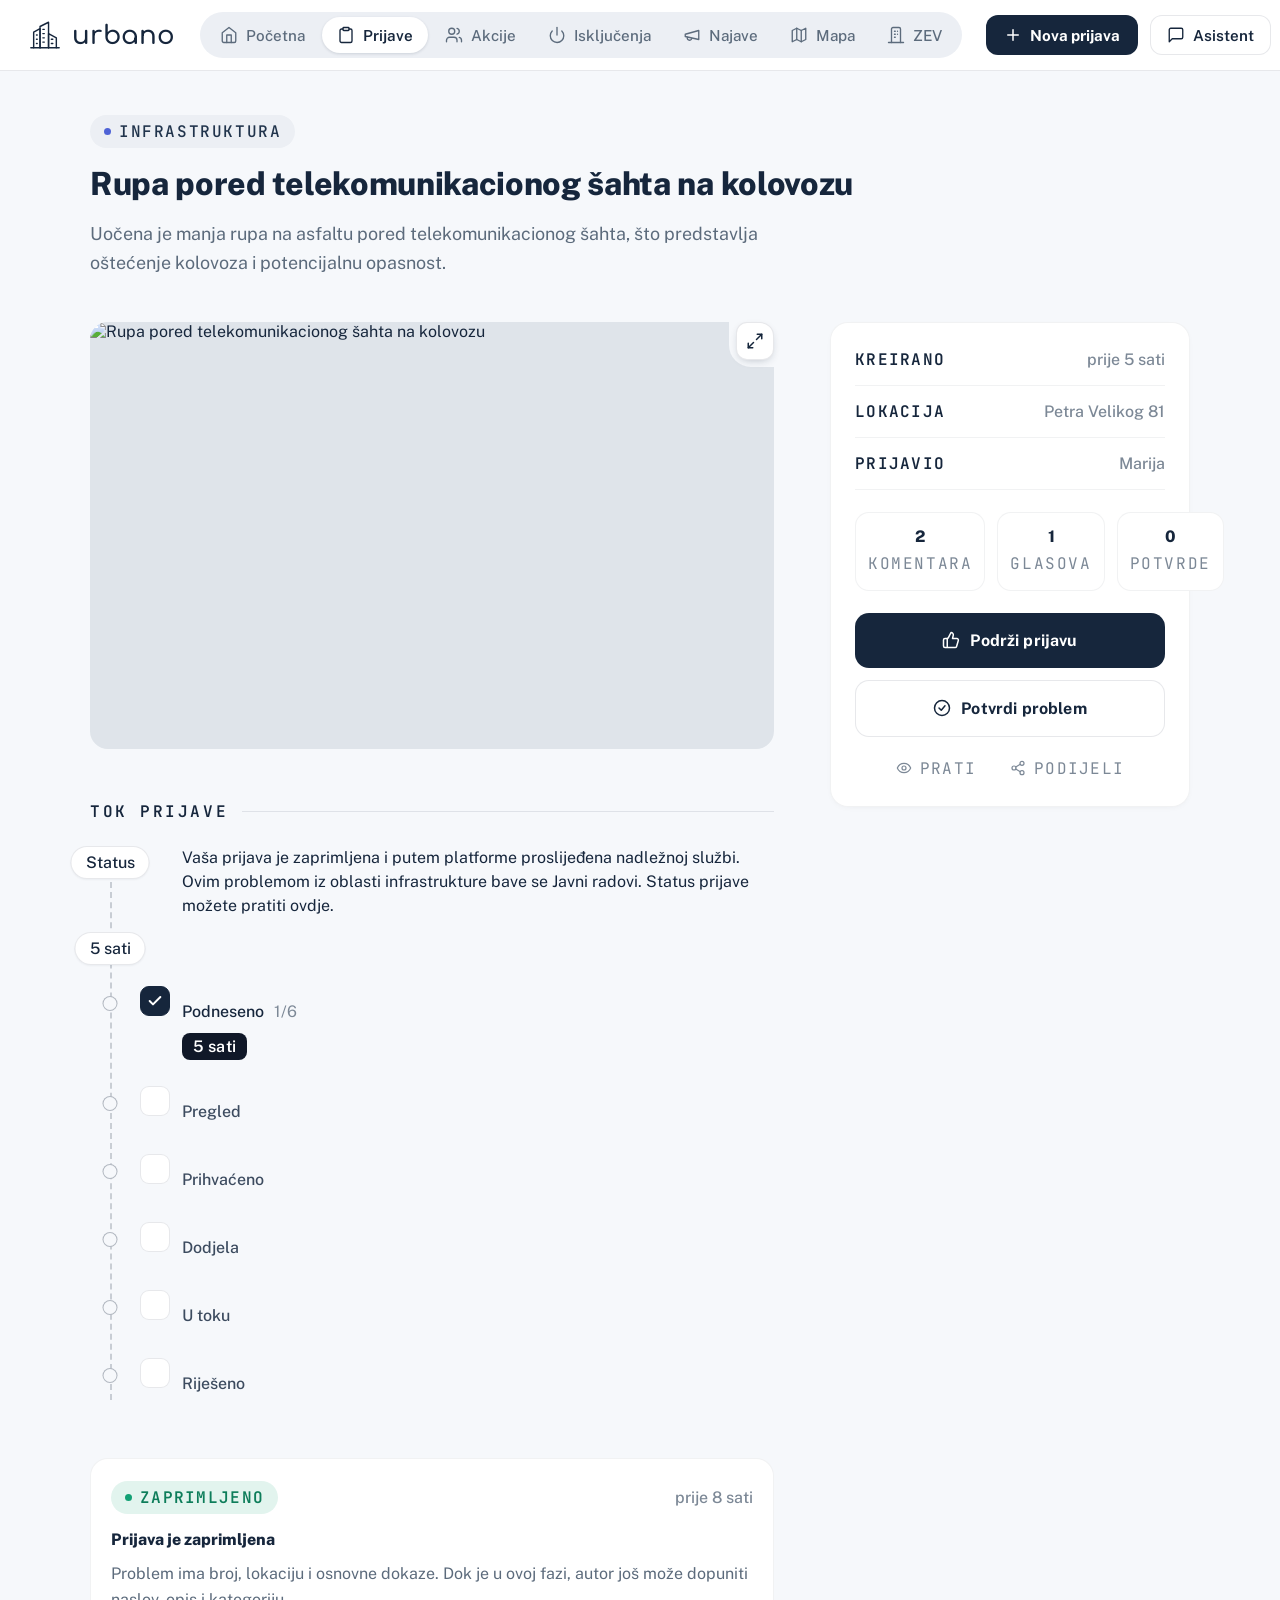
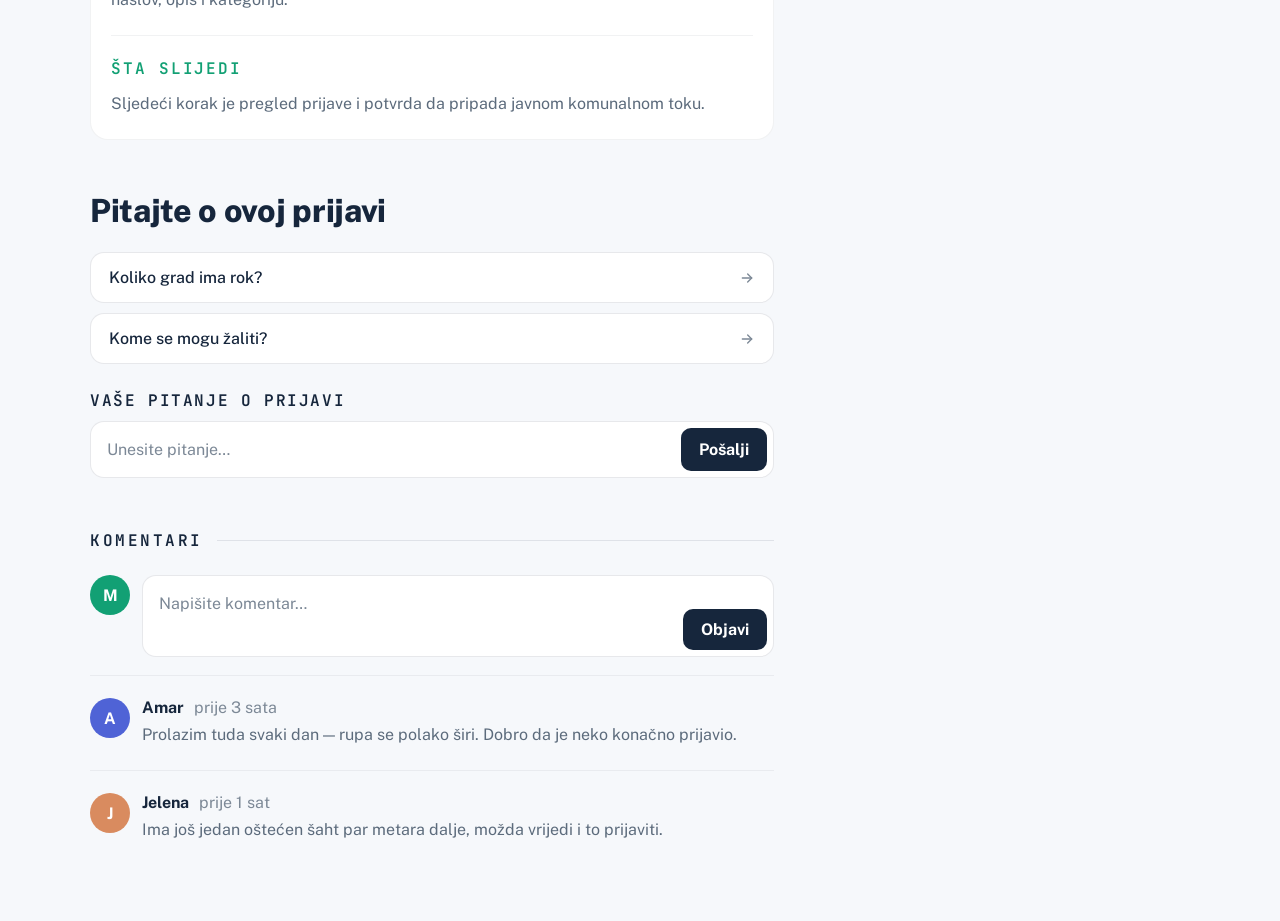
==== prijava-desktop.html @ 0d661169 "Mobile refinements + desktop scaffold Mobile (prijava.html, prijava-redesign.css): - Meta row: "Prij" ====
<!DOCTYPE html>
<html lang="bs">
<head>
  <meta charset="utf-8" />
  <meta name="viewport" content="width=device-width, initial-scale=1" />
  <title>Rupa pored telekomunikacionog šahta na kolovozu | Urbano</title>
  <meta name="description" content="Uočena je manja rupa na asfaltu pored telekomunikacionog šahta, što predstavlja oštećenje kolovoza i potencijalnu opasnost." />

  <link rel="preconnect" href="https://fonts.googleapis.com" />
  <link rel="preconnect" href="https://fonts.gstatic.com" crossorigin />
  <link href="https://fonts.googleapis.com/css2?family=Public+Sans:wght@300;400;500;600;700;800;900&family=Comfortaa:wght@500;600;700&family=JetBrains+Mono:wght@400;500;600&display=swap" rel="stylesheet" />

  <link rel="stylesheet" href="assets/prijava-desktop.css?v=1" />
</head>
<body>

  <!-- ===================== HEADER (desktop nav) ===================== -->
  <header class="app-header">
    <a class="brand" href="index.html" aria-label="urbano — početna">
      <svg viewBox="0 0 48 48" fill="none" stroke="#16263c" stroke-width="2" stroke-linejoin="round" stroke-linecap="round">
        <path d="M8 42V20l9-5v27" />
        <path d="M17 42V12l12-6v36" />
        <path d="M29 42V22l11 6v14" />
        <line x1="4" y1="42" x2="44" y2="42" />
        <path d="M12 24h1M12 30h1M12 36h1" />
        <path d="M21 16h2M21 22h2M21 28h2M21 34h2" />
        <path d="M33 30h2M33 36h2" />
      </svg>
      <span>urbano</span>
    </a>

    <nav class="main-nav" aria-label="Glavna navigacija">
      <a class="nav-item" href="index.html">
        <svg viewBox="0 0 24 24" fill="none" stroke="currentColor" stroke-width="1.8" stroke-linecap="round" stroke-linejoin="round"><path d="m3 9 9-7 9 7v11a2 2 0 0 1-2 2H5a2 2 0 0 1-2-2z"/><path d="M9 22V12h6v10"/></svg>
        Početna
      </a>
      <a class="nav-item active" href="#" aria-current="page">
        <svg viewBox="0 0 24 24" fill="none" stroke="currentColor" stroke-width="1.8" stroke-linecap="round" stroke-linejoin="round"><rect x="8" y="2" width="8" height="4" rx="1"/><path d="M16 4h2a2 2 0 0 1 2 2v14a2 2 0 0 1-2 2H6a2 2 0 0 1-2-2V6a2 2 0 0 1 2-2h2"/></svg>
        Prijave
      </a>
      <a class="nav-item" href="#">
        <svg viewBox="0 0 24 24" fill="none" stroke="currentColor" stroke-width="1.8" stroke-linecap="round" stroke-linejoin="round"><path d="M16 21v-2a4 4 0 0 0-4-4H6a4 4 0 0 0-4 4v2"/><circle cx="9" cy="7" r="4"/><path d="M22 21v-2a4 4 0 0 0-3-3.87"/><path d="M16 3.13a4 4 0 0 1 0 7.75"/></svg>
        Akcije
      </a>
      <a class="nav-item" href="#">
        <svg viewBox="0 0 24 24" fill="none" stroke="currentColor" stroke-width="1.8" stroke-linecap="round" stroke-linejoin="round"><path d="M12 2v10"/><path d="M18.4 6.6a9 9 0 1 1-12.77.04"/></svg>
        Isključenja
      </a>
      <a class="nav-item" href="#">
        <svg viewBox="0 0 24 24" fill="none" stroke="currentColor" stroke-width="1.8" stroke-linecap="round" stroke-linejoin="round"><path d="m3 11 18-5v12L3 14v-3z"/><path d="M11.6 16.8a3 3 0 1 1-5.8-1.6"/></svg>
        Najave
      </a>
      <a class="nav-item" href="#">
        <svg viewBox="0 0 24 24" fill="none" stroke="currentColor" stroke-width="1.8" stroke-linecap="round" stroke-linejoin="round"><polygon points="3 6 9 3 15 6 21 3 21 18 15 21 9 18 3 21"/><line x1="9" y1="3" x2="9" y2="18"/><line x1="15" y1="6" x2="15" y2="21"/></svg>
        Mapa
      </a>
      <a class="nav-item" href="#">
        <svg viewBox="0 0 24 24" fill="none" stroke="currentColor" stroke-width="1.8" stroke-linecap="round" stroke-linejoin="round"><path d="M6 22V4a2 2 0 0 1 2-2h8a2 2 0 0 1 2 2v18"/><line x1="2" y1="22" x2="22" y2="22"/><path d="M10 7h1M10 11h1M10 15h1M14 7h0M14 11h0"/></svg>
        ZEV
      </a>
    </nav>

    <div class="header-actions">
      <button class="btn-primary" type="button">
        <svg viewBox="0 0 24 24" fill="none" stroke="currentColor" stroke-width="2" stroke-linecap="round" stroke-linejoin="round"><path d="M12 5v14"/><path d="M5 12h14"/></svg>
        Nova prijava
      </button>
      <button class="btn-ghost" type="button">
        <svg viewBox="0 0 24 24" fill="none" stroke="currentColor" stroke-width="1.8" stroke-linecap="round" stroke-linejoin="round"><path d="M21 15a2 2 0 0 1-2 2H7l-4 4V5a2 2 0 0 1 2-2h14a2 2 0 0 1 2 2z"/></svg>
        Asistent
      </button>
      <button class="icon-btn" type="button" aria-label="Obavještenja">
        <svg viewBox="0 0 24 24" fill="none" stroke="currentColor" stroke-width="1.8" stroke-linecap="round" stroke-linejoin="round">
          <path d="M18 8a6 6 0 0 0-12 0c0 7-3 9-3 9h18s-3-2-3-9" />
          <path d="M13.7 21a2 2 0 0 1-3.4 0" />
        </svg>
      </button>
      <div class="avatar">M</div>
    </div>
  </header>

  <!-- ===================== DETALJ ===================== -->
  <main class="detail">
    <div class="page">

      <!-- INTRO (puna širina) -->
      <div class="intro">
        <span class="cat-pill"><span class="dot"></span>Infrastruktura</span>
        <h1 class="detail-title">Rupa pored telekomunikacionog šahta na kolovozu</h1>
        <p class="detail-lead">Uočena je manja rupa na asfaltu pored telekomunikacionog šahta, što predstavlja oštećenje kolovoza i potencijalnu opasnost.</p>
      </div>

      <div class="cols">

        <!-- ===================== GLAVNA KOLONA ===================== -->
        <div class="col-main">

          <figure class="hero">
            <img src="https://api.ekomunalac.com/api/media/image?url=https%3A%2F%2Fmedia.ekomunalac.com%2Freports%2F1782922831469-ec6126c9279a06ac.jpg&w=1200&q=80" alt="Rupa pored telekomunikacionog šahta na kolovozu" />
            <div class="zoom-pocket">
              <button class="hero-zoom" type="button" aria-label="Prikaži punu veličinu">
                <svg viewBox="0 0 24 24" fill="none" stroke="currentColor" stroke-width="2" stroke-linecap="round" stroke-linejoin="round">
                  <path d="M15 3h6v6" /><path d="M9 21H3v-6" /><path d="M21 3l-7 7" /><path d="M3 21l7-7" />
                </svg>
              </button>
            </div>
          </figure>

          <!-- Tok prijave -->
          <div class="sec-head">
            <span class="lbl">Tok prijave</span>
            <span class="rule"></span>
          </div>

          <div class="tok">
            <div class="tok-top">
              <span class="rail-pill">Status</span>
              <p class="tok-summary">Vaša prijava je zaprimljena i putem platforme proslijeđena nadležnoj službi. Ovim problemom iz oblasti infrastrukture bave se Javni radovi. Status prijave možete pratiti ovdje.</p>
            </div>

            <div class="tok-time">
              <span class="rail-pill">5 sati</span>
            </div>

            <ul class="steps2">
              <li class="done">
                <span class="dot"></span>
                <span class="box">
                  <svg viewBox="0 0 24 24" fill="none" stroke="currentColor" stroke-width="3" stroke-linecap="round" stroke-linejoin="round"><path d="M20 6 9 17l-5-5" /></svg>
                </span>
                <div class="row1"><span class="nm">Podneseno</span><span class="frac">1/6</span></div>
                <span class="dur">5 sati</span>
              </li>
              <li>
                <span class="dot"></span>
                <span class="box"></span>
                <div class="row1"><span class="nm">Pregled</span></div>
              </li>
              <li>
                <span class="dot"></span>
                <span class="box"></span>
                <div class="row1"><span class="nm">Prihvaćeno</span></div>
              </li>
              <li>
                <span class="dot"></span>
                <span class="box"></span>
                <div class="row1"><span class="nm">Dodjela</span></div>
              </li>
              <li>
                <span class="dot"></span>
                <span class="box"></span>
                <div class="row1"><span class="nm">U toku</span></div>
              </li>
              <li>
                <span class="dot"></span>
                <span class="box"></span>
                <div class="row1"><span class="nm">Riješeno</span></div>
              </li>
            </ul>
          </div>

          <!-- Status detalj -->
          <div class="card status-card">
            <div class="status-head">
              <span class="status-pill">Zaprimljeno</span>
              <span class="status-time">prije 8 sati</span>
            </div>
            <h3 class="status-headline">Prijava je zaprimljena</h3>
            <p>Problem ima broj, lokaciju i osnovne dokaze. Dok je u ovoj fazi, autor još može dopuniti naslov, opis i kategoriju.</p>
            <div class="status-next">
              <span class="next-label">Šta slijedi</span>
              <p>Sljedeći korak je pregled prijave i potvrda da pripada javnom komunalnom toku.</p>
            </div>
          </div>

          <!-- Pitajte -->
          <section class="ask">
            <h2 class="ask-title">Pitajte o ovoj prijavi</h2>

            <div class="ask-suggest">
              <button class="q-chip" type="button">
                <span>Koliko grad ima rok?</span>
                <svg viewBox="0 0 24 24" fill="none" stroke="currentColor" stroke-width="2" stroke-linecap="round" stroke-linejoin="round"><path d="M5 12h14" /><path d="M13 6l6 6-6 6" /></svg>
              </button>
              <button class="q-chip" type="button">
                <span>Kome se mogu žaliti?</span>
                <svg viewBox="0 0 24 24" fill="none" stroke="currentColor" stroke-width="2" stroke-linecap="round" stroke-linejoin="round"><path d="M5 12h14" /><path d="M13 6l6 6-6 6" /></svg>
              </button>
            </div>

            <label class="ask-label" for="ask-input">Vaše pitanje o prijavi</label>
            <div class="ask-field">
              <input id="ask-input" type="text" placeholder="Unesite pitanje…" />
              <button class="ask-send" type="button">Pošalji</button>
            </div>
          </section>

          <!-- Komentari -->
          <div class="sec-head">
            <span class="lbl">Komentari</span>
            <span class="rule"></span>
          </div>

          <div class="comment-compose">
            <div class="c-avatar">M</div>
            <div class="comment-field">
              <textarea rows="2" placeholder="Napišite komentar…"></textarea>
              <button class="comment-send" type="button">Objavi</button>
            </div>
          </div>

          <ul class="comment-list">
            <li class="comment">
              <div class="c-avatar a1">A</div>
              <div class="comment-body">
                <div class="comment-head">
                  <span class="comment-name">Amar</span>
                  <span class="comment-time">prije 3 sata</span>
                </div>
                <p>Prolazim tuda svaki dan — rupa se polako širi. Dobro da je neko konačno prijavio.</p>
              </div>
            </li>
            <li class="comment">
              <div class="c-avatar a2">J</div>
              <div class="comment-body">
                <div class="comment-head">
                  <span class="comment-name">Jelena</span>
                  <span class="comment-time">prije 1 sat</span>
                </div>
                <p>Ima još jedan oštećen šaht par metara dalje, možda vrijedi i to prijaviti.</p>
              </div>
            </li>
          </ul>

        </div>

        <!-- ===================== SIDEBAR ===================== -->
        <aside class="col-aside">
          <div class="side-card">

            <div class="side-meta">
              <div class="side-meta-row">
                <span class="meta-label">Kreirano</span>
                <span class="meta-value">prije 5 sati</span>
              </div>
              <div class="side-meta-row">
                <span class="meta-label">Lokacija</span>
                <span class="meta-value">Petra Velikog 81</span>
              </div>
              <div class="side-meta-row">
                <span class="meta-label">Prijavio</span>
                <span class="meta-value">Marija</span>
              </div>
            </div>

            <div class="stats">
              <div class="stat"><b>2</b><span>Komentara</span></div>
              <div class="stat"><b>1</b><span>Glasova</span></div>
              <div class="stat"><b>0</b><span>Potvrde</span></div>
            </div>

            <button class="action" type="button">
              <svg viewBox="0 0 24 24" fill="none" stroke="currentColor" stroke-width="2" stroke-linecap="round" stroke-linejoin="round">
                <path d="M7 10v11" /><path d="M15 5.88 14 10h5.83a2 2 0 0 1 1.92 2.56l-2.33 8A2 2 0 0 1 17.5 22H4a2 2 0 0 1-2-2v-8a2 2 0 0 1 2-2h2.76a2 2 0 0 0 1.79-1.11L12 2a3.13 3.13 0 0 1 3 3.88Z" />
              </svg>
              Podrži prijavu
            </button>
            <button class="action secondary" type="button">
              <svg viewBox="0 0 24 24" fill="none" stroke="currentColor" stroke-width="2" stroke-linecap="round" stroke-linejoin="round">
                <circle cx="12" cy="12" r="10" /><path d="M8 12l3 3 5-6" />
              </svg>
              Potvrdi problem
            </button>
            <div class="subactions">
              <button type="button">
                <svg viewBox="0 0 24 24" fill="none" stroke="currentColor" stroke-width="1.8" stroke-linecap="round" stroke-linejoin="round"><path d="M2 12s3-7 10-7 10 7 10 7-3 7-10 7-10-7-10-7Z"/><circle cx="12" cy="12" r="3"/></svg>
                Prati
              </button>
              <button type="button">
                <svg viewBox="0 0 24 24" fill="none" stroke="currentColor" stroke-width="1.8" stroke-linecap="round" stroke-linejoin="round"><circle cx="18" cy="5" r="3"/><circle cx="6" cy="12" r="3"/><circle cx="18" cy="19" r="3"/><line x1="8.6" y1="13.5" x2="15.4" y2="17.5"/><line x1="15.4" y1="6.5" x2="8.6" y2="10.5"/></svg>
                Podijeli
              </button>
            </div>

          </div>
        </aside>

      </div>

      <div class="footer-space"></div>
    </div>
  </main>

  <script src="assets/lightbox.js?v=1" defer></script>
</body>
</html>
---- assets/prijava-desktop.css ----
/* ============================================================
   PRIJAVA — DESKTOP verzija (odvojeno od mobile-a)
   Kopija mobile stilova kao polazna tačka; desktop layout
   gradimo ovdje. Mobile (prijava-redesign.css) ostaje netaknut.
   ============================================================ */

:root {
  --nav: #16263c;          /* navy naslovi */
  --nav-soft: #21344c;
  --ink: #5c6b7c;          /* sivi opis/tekst */
  --ink-2: #7c8896;        /* svjetliji sivi */
  --paper: #f6f8fb;        /* pozadina */
  --card: #ffffff;
  --line: rgba(20, 37, 59, 0.10);
  --line-2: rgba(20, 37, 59, 0.06);
  --pill: #eceff4;
  --green: #12a074;        /* avatar / accent */
  --blue: #4f63d6;         /* kategorija dot */
  --radius: 18px;

  /* SAMO DVIJE VELIČINE FONTA */
  --fs-text: 0.95rem;      /* sav tekst — opis, labele, vrijednosti, koraci */
  --fs-title: 1.34rem;     /* malo veće — SAMO naslov */

  --mono: "JetBrains Mono", ui-monospace, "SFMono-Regular", monospace;
  --sans: "Public Sans", system-ui, -apple-system, sans-serif;
  --brand: "Comfortaa", var(--sans);
}

* { box-sizing: border-box; }

html { -webkit-text-size-adjust: 100%; }

body {
  margin: 0;
  background: var(--paper);
  color: var(--nav);
  font-family: var(--sans);
  font-size: var(--fs-text);
  -webkit-font-smoothing: antialiased;
  text-rendering: optimizeLegibility;
}

/* ---------- HEADER ---------- */
.app-header {
  position: sticky;
  top: 0;
  z-index: 50;
  display: flex;
  align-items: center;
  justify-content: space-between;
  gap: 12px;
  padding: 16px 20px;
  background: rgba(246, 248, 251, 0.86);
  backdrop-filter: saturate(140%) blur(10px);
  -webkit-backdrop-filter: saturate(140%) blur(10px);
}

.icon-btn {
  display: inline-flex;
  align-items: center;
  justify-content: center;
  width: 40px;
  height: 40px;
  border: none;
  background: transparent;
  color: var(--nav);
  cursor: pointer;
  border-radius: 12px;
  transition: background 0.18s ease;
}
.icon-btn:hover { background: rgba(20, 37, 59, 0.06); }
.icon-btn svg { width: 24px; height: 24px; }

.brand {
  display: inline-flex;
  align-items: center;
  gap: 10px;
  text-decoration: none;
  color: var(--nav);
}
.brand svg { width: 34px; height: 34px; }
.brand span {
  font-family: var(--brand);
  font-weight: 600;
  font-size: 26px;
  letter-spacing: 0.01em;
  color: var(--nav);
}

.header-actions {
  display: inline-flex;
  align-items: center;
  gap: 10px;
}
.avatar {
  display: inline-flex;
  align-items: center;
  justify-content: center;
  width: 48px;
  height: 48px;
  border-radius: 50%;
  background: var(--green);
  color: #fff;
  font-weight: 700;
  font-size: 20px;
  letter-spacing: 0.02em;
}

/* ---------- CONTAINER ---------- */
.container {
  padding: 0 20px;
  max-width: 720px;
  margin: 0 auto;
}

/* Sve ISPOD slike — malo uvučeno od ivica (veći razmak, ali ne prevelik).
   Slika, naslov, opis i kategorija ostaju na 20px; donji dio je uvučen +10px. */
.meta-row,
.stats,
.sec-head,
.tok,
.card,
.ask,
.action,
.subactions,
.comment-compose,
.comment-list {
  margin-left: 10px;
  margin-right: 10px;
}

/* ---------- CATEGORY PILL ---------- */
.cat-pill {
  display: inline-flex;
  align-items: center;
  gap: 8px;
  margin: 40px 0 32px;
  padding: 6px 14px;
  border-radius: 999px;
  background: var(--pill);
  font-family: var(--mono);
  font-size: var(--fs-text);
  font-weight: 500;
  letter-spacing: 0.1em;
  color: var(--nav-soft);
  text-transform: uppercase;
}
.cat-pill .dot {
  width: 7px;
  height: 7px;
  border-radius: 50%;
  background: var(--blue);
  flex: none;
}

/* ---------- TITLE + LEAD ---------- */
.detail-title {
  margin: 0 0 26px;
  font-size: var(--fs-title);  /* jedina veća veličina — naslov */
  line-height: 1.2;
  font-weight: 800;
  letter-spacing: -0.01em;
  color: var(--nav);
  text-wrap: balance;
}
.detail-lead {
  margin: 0 0 44px;
  font-size: var(--fs-text);  /* max 3 reda */
  line-height: 1.55;
  font-weight: 400;
  color: var(--ink);
  display: -webkit-box;
  -webkit-line-clamp: 3;
  -webkit-box-orient: vertical;
  overflow: hidden;
}

/* ---------- HERO IMAGE ---------- */
.hero {
  position: relative;
  margin: 0 0 26px;
}
.hero img {
  width: 100%;
  aspect-ratio: 16 / 9;       /* niža slika */
  object-fit: cover;
  border-radius: var(--radius);
  display: block;
  background: #dfe4ea;
}
/* "Pocket" u boji pozadine — slika se obmota oko dugmeta
   (prati lijevu i donju ivicu, sa zaobljenim concave uglom) */
.zoom-pocket {
  position: absolute;
  top: 0;
  right: 0;
  background: var(--paper);
  padding: 0 0 7px 7px;                  /* razmak: dolje + lijevo */
  border-top-right-radius: var(--radius);
  border-bottom-left-radius: 22px;       /* concave zaobljenje */
}
.hero-zoom {
  display: inline-flex;
  align-items: center;
  justify-content: center;
  width: 38px;
  height: 38px;
  border-radius: 11px;
  border-top-right-radius: 14px;
  background: #fff;
  border: 1px solid var(--line);
  box-shadow: 0 3px 10px -4px rgba(20, 37, 59, 0.32);
  color: var(--nav);
  cursor: pointer;
  transition: background 0.18s ease, transform 0.18s ease;
}
.hero-zoom:hover { background: #f4f7fb; transform: translateY(-1px); }
.hero-zoom svg { width: 18px; height: 18px; }

/* ---------- META ROW ---------- */
.meta-row {
  display: flex;
  justify-content: space-between;
  gap: 12px;
  padding: 22px 0 44px;
  border-top: 1px solid var(--line);
}
.meta { display: flex; flex-direction: column; gap: 7px; }
.meta:nth-child(1) { align-items: flex-start; text-align: left; }
.meta:nth-child(2) { align-items: center; text-align: center; }
.meta:nth-child(3) { align-items: flex-end; text-align: right; }
.meta-label {
  font-family: var(--mono);
  font-size: var(--fs-text);
  font-weight: 600;
  letter-spacing: 0.1em;
  color: var(--nav);
  text-transform: uppercase;
}
.meta-value {
  font-size: var(--fs-text);
  font-weight: 500;
  color: var(--ink-2);
}

/* ---------- STATS ---------- */
.stats {
  display: grid;
  grid-template-columns: repeat(3, 1fr);
  gap: 12px;
  margin: 10px 0 0;   /* kartice = zadnje na prvom ekranu; veliki razmak dolazi ispod (sec-head) */
}
.stat {
  background: var(--card);
  border: 1px solid var(--line-2);
  border-radius: 14px;
  padding: 16px 12px;
  text-align: center;
}
.stat b {
  display: block;
  font-size: var(--fs-text);
  font-weight: 800;
  color: var(--nav);
  line-height: 1;
}
.stat span {
  display: block;
  margin-top: 8px;
  font-family: var(--mono);
  font-size: var(--fs-text);
  letter-spacing: 0.1em;
  color: var(--ink-2);
  text-transform: uppercase;
}

/* ---------- SECTION LABEL ---------- */
.sec-label {
  font-family: var(--mono);
  font-size: var(--fs-text);
  font-weight: 600;
  letter-spacing: 0.14em;
  color: var(--ink-2);
  text-transform: uppercase;
  margin: 34px 0 16px;
}

/* Section header sa linijom desno */
.sec-head {
  display: flex;
  align-items: center;
  gap: 14px;
  margin: 30px 0 26px;   /* tijesan razmak — "Tok prijave" odmah ispod kartica */
}
.sec-head .lbl {
  font-family: var(--mono);
  font-size: var(--fs-text);
  font-weight: 600;
  letter-spacing: 0.16em;
  text-transform: uppercase;
  color: var(--nav);
  white-space: nowrap;
}
.sec-head .rule { flex: 1; height: 1px; background: var(--line); }

/* ---------- TOK PRIJAVE (checkbox + rail) ---------- */
.tok { position: relative; }
.tok::before {                 /* dashed vertical rail */
  content: "";
  position: absolute;
  left: 20px;
  top: 16px;
  bottom: 18px;
  border-left: 2px dashed rgba(20, 37, 59, 0.20);
}

.rail-pill {
  position: absolute;
  left: 20px;
  transform: translateX(-50%);
  display: inline-flex;
  align-items: center;
  justify-content: center;
  background: #fff;
  border: 1px solid var(--line);
  border-radius: 999px;
  padding: 6px 14px;
  font-size: var(--fs-text);
  font-weight: 500;
  color: var(--nav);
  box-shadow: 0 1px 2px rgba(20, 37, 59, 0.05);
  white-space: nowrap;
  z-index: 2;
}

.tok-top {
  position: relative;
  min-height: 34px;
  padding-left: 92px;
  margin-bottom: 6px;
}
.tok-top .rail-pill { top: 0; }
.tok-summary {
  margin: 0;
  font-size: var(--fs-text);
  line-height: 1.5;
  color: var(--nav);
  font-weight: 400;
}

.tok-time { position: relative; height: 46px; }
.tok-time .rail-pill { top: 8px; }

.steps2 { list-style: none; margin: 8px 0 0; padding: 0; }
.steps2 li {
  position: relative;
  min-height: 68px;
  padding: 18px 0 18px 92px;
}
.steps2 .dot {                 /* mali hollow krug na rail-u */
  position: absolute;
  left: 20px;
  top: 18px;
  transform: translateX(-50%);
  width: 15px;
  height: 15px;
  border-radius: 50%;
  border: 1.5px solid rgba(20, 37, 59, 0.30);
  background: var(--paper);
  z-index: 2;
}
.steps2 .box {                 /* checkbox kvadrat */
  position: absolute;
  left: 50px;
  top: 8px;
  width: 30px;
  height: 30px;
  border-radius: 9px;
  border: 1.5px solid var(--line);
  background: #fff;
  display: inline-flex;
  align-items: center;
  justify-content: center;
}
.steps2 li.done .box { background: var(--nav); border-color: var(--nav); }
.steps2 .box svg { width: 16px; height: 16px; color: #fff; }

.steps2 .row1 { display: flex; align-items: center; gap: 10px; min-height: 30px; }
.steps2 .nm { font-size: var(--fs-text); font-weight: 500; color: var(--nav); }
.steps2 li:not(.done) .nm { color: #3c4b5f; }
.steps2 .frac { font-size: var(--fs-text); color: var(--ink-2); }
.steps2 .dur {
  display: inline-block;
  margin-top: 7px;
  background: #101828;
  color: #fff;
  border-radius: 8px;
  padding: 4px 11px;
  font-size: var(--fs-text);
  font-weight: 600;
  letter-spacing: 0.01em;
}

/* ---------- CARD (Kontekst / Sažetak) ---------- */
.card {
  background: var(--card);
  border: 1px solid var(--line-2);
  border-radius: var(--radius);
  padding: 22px 20px;
  margin-bottom: 22px;
}
.card .summary-tag {
  font-family: var(--mono);
  font-size: var(--fs-text);
  letter-spacing: 0.14em;
  text-transform: uppercase;
  color: var(--green);
  font-weight: 600;
}
.card p {
  margin: 12px 0 0;
  font-size: var(--fs-text);
  line-height: 1.62;
  color: var(--ink);
}

/* ---------- PRIMARY ACTION ---------- */
.action {
  display: flex;
  align-items: center;
  justify-content: center;
  gap: 10px;
  width: auto;           /* puni širinu minus margine (ne iskače van) */
  margin-top: 88px;      /* više zraka prije glavnog dugmeta */
  padding: 18px;
  border: none;
  border-radius: 14px;
  background: var(--nav);
  color: #fff;
  font-family: var(--sans);
  font-size: var(--fs-text);
  font-weight: 700;
  letter-spacing: 0.01em;
  cursor: pointer;
  transition: transform 0.2s cubic-bezier(0.16, 1, 0.3, 1), background 0.2s ease;
}
.action:hover { transform: translateY(-2px); background: #1d3350; }
.action svg { width: 18px; height: 18px; }

.subactions {
  display: flex;
  justify-content: center;
  gap: 26px;
  margin: 40px 0 88px;
}
.subactions button {
  display: inline-flex;
  align-items: center;
  gap: 8px;
  background: none;
  border: none;
  cursor: pointer;
  font-family: var(--mono);
  font-size: var(--fs-text);
  letter-spacing: 0.08em;
  text-transform: uppercase;
  color: var(--ink-2);
}
.subactions svg { width: 16px; height: 16px; }

/* ---------- STATUS DETALJ (Zaprimljeno) ---------- */
.status-card { margin-top: 44px; }
.status-head {
  display: flex;
  align-items: center;
  justify-content: space-between;
  gap: 12px;
  margin-bottom: 16px;
}
.status-pill {
  display: inline-flex;
  align-items: center;
  gap: 8px;
  padding: 6px 14px;
  border-radius: 999px;
  background: rgba(18, 160, 116, 0.12);
  color: #0d7d5a;
  font-family: var(--mono);
  font-size: var(--fs-text);
  font-weight: 600;
  letter-spacing: 0.08em;
  text-transform: uppercase;
}
.status-pill::before {
  content: "";
  width: 7px;
  height: 7px;
  border-radius: 50%;
  background: var(--green);
}
.status-time {
  font-size: var(--fs-text);
  font-weight: 500;
  color: var(--ink-2);
}
.status-headline {
  margin: 0;
  font-size: var(--fs-text);   /* ista veličina — samo deblje */
  font-weight: 800;
  color: var(--nav);
}
.status-next {
  margin-top: 22px;
  padding-top: 22px;
  border-top: 1px solid var(--line-2);
}
.next-label {
  display: block;
  font-family: var(--mono);
  font-size: var(--fs-text);
  font-weight: 600;
  letter-spacing: 0.12em;
  text-transform: uppercase;
  color: var(--green);
}

/* ---------- PITAJTE O OVOJ PRIJAVI ---------- */
.ask { margin-top: 48px; }
.ask-title {
  margin: 0 0 22px;
  font-size: var(--fs-title);   /* veličina prvog naslova */
  line-height: 1.2;
  font-weight: 800;
  letter-spacing: -0.01em;
  color: var(--nav);
}
.ask-suggest {
  display: flex;
  flex-direction: column;
  gap: 10px;
  margin-bottom: 26px;
}
.q-chip {
  display: flex;
  align-items: center;
  justify-content: space-between;
  gap: 12px;
  width: 100%;
  text-align: left;
  padding: 15px 18px;
  border: 1px solid var(--line);
  border-radius: 14px;
  background: var(--card);
  color: var(--nav);
  font-family: var(--sans);
  font-size: var(--fs-text);
  font-weight: 500;
  cursor: pointer;
  transition: border-color 0.18s ease, background 0.18s ease, transform 0.18s ease;
}
.q-chip:hover {
  background: #f4f7fb;
  border-color: rgba(20, 37, 59, 0.22);
  transform: translateY(-1px);
}
.q-chip svg { width: 16px; height: 16px; color: var(--ink-2); flex: none; }

.ask-label {
  display: block;
  margin-bottom: 10px;
  font-family: var(--mono);
  font-size: var(--fs-text);
  font-weight: 600;
  letter-spacing: 0.1em;
  text-transform: uppercase;
  color: var(--nav);
}
.ask-field {
  display: flex;
  align-items: center;
  gap: 8px;
  padding: 6px 6px 6px 16px;
  border: 1px solid var(--line);
  border-radius: 14px;
  background: var(--card);
  transition: border-color 0.18s ease, box-shadow 0.18s ease;
}
.ask-field:focus-within {
  border-color: var(--nav-soft);
  box-shadow: 0 0 0 3px rgba(20, 37, 59, 0.07);
}
.ask-field input {
  flex: 1;
  min-width: 0;
  border: none;
  outline: none;
  background: transparent;
  font-family: var(--sans);
  font-size: var(--fs-text);
  color: var(--nav);
  padding: 12px 0;
}
.ask-field input::placeholder { color: var(--ink-2); }
.ask-send {
  flex: none;
  border: none;
  border-radius: 10px;
  background: var(--nav);
  color: #fff;
  font-family: var(--sans);
  font-size: var(--fs-text);
  font-weight: 700;
  padding: 12px 18px;
  cursor: pointer;
  transition: background 0.18s ease;
}
.ask-send:hover { background: #1d3350; }

/* ---------- SEKUNDARNO DUGME (Potvrdi problem) ---------- */
.action.secondary {
  margin-top: 12px;
  background: var(--card);
  color: var(--nav);
  border: 1px solid var(--line);
}
.action.secondary:hover { background: #f4f7fb; }

/* ---------- KOMENTARI ---------- */
.comment-compose {
  display: flex;
  gap: 12px;
  margin-bottom: 8px;
}
.c-avatar {
  flex: none;
  width: 40px;
  height: 40px;
  border-radius: 50%;
  display: inline-flex;
  align-items: center;
  justify-content: center;
  color: #fff;
  font-weight: 700;
  font-size: var(--fs-text);
  background: var(--green);
}
.c-avatar.a1 { background: #4f63d6; }
.c-avatar.a2 { background: #d98b5f; }

.comment-field {
  flex: 1;
  min-width: 0;
  display: flex;
  align-items: flex-end;
  gap: 8px;
  padding: 6px 6px 6px 16px;
  border: 1px solid var(--line);
  border-radius: 14px;
  background: var(--card);
  transition: border-color 0.18s ease, box-shadow 0.18s ease;
}
.comment-field:focus-within {
  border-color: var(--nav-soft);
  box-shadow: 0 0 0 3px rgba(20, 37, 59, 0.07);
}
.comment-field textarea {
  flex: 1;
  min-width: 0;
  border: none;
  outline: none;
  background: transparent;
  resize: none;
  font-family: var(--sans);
  font-size: var(--fs-text);
  line-height: 1.5;
  color: var(--nav);
  padding: 10px 0;
  max-height: 140px;
}
.comment-field textarea::placeholder { color: var(--ink-2); }
.comment-send {
  flex: none;
  border: none;
  border-radius: 10px;
  background: var(--nav);
  color: #fff;
  font-family: var(--sans);
  font-size: var(--fs-text);
  font-weight: 700;
  padding: 11px 18px;
  cursor: pointer;
  transition: background 0.18s ease;
}
.comment-send:hover { background: #1d3350; }

.comment-list {
  list-style: none;
  margin-top: 18px;
  padding: 0;
}
.comment {
  display: flex;
  gap: 12px;
  padding: 22px 0;
  border-top: 1px solid var(--line-2);
}
.comment-body { flex: 1; min-width: 0; }
.comment-head {
  display: flex;
  align-items: baseline;
  gap: 10px;
  margin-bottom: 6px;
}
.comment-name { font-size: var(--fs-text); font-weight: 700; color: var(--nav); }
.comment-time { font-size: var(--fs-text); color: var(--ink-2); }
.comment-body p {
  margin: 0;
  font-size: var(--fs-text);
  line-height: 1.55;
  color: var(--ink);
}

/* ---------- LIGHTBOX (zoom slike) ---------- */
.hero img { cursor: zoom-in; }
.lightbox {
  position: fixed;
  inset: 0;
  z-index: 100;
  display: flex;
  align-items: center;
  justify-content: center;
  padding: 20px;
  background: rgba(16, 24, 40, 0.9);
  -webkit-backdrop-filter: blur(6px);
  backdrop-filter: blur(6px);
  opacity: 0;
  pointer-events: none;
  transition: opacity 0.3s cubic-bezier(0.16, 1, 0.3, 1);
}
.lightbox.open { opacity: 1; pointer-events: auto; }
.lightbox img {
  max-width: 100%;
  max-height: 100%;
  border-radius: 14px;
  box-shadow: 0 20px 60px -20px rgba(0, 0, 0, 0.6);
  transform: scale(0.96);
  transition: transform 0.3s cubic-bezier(0.16, 1, 0.3, 1);
}
.lightbox.open img { transform: scale(1); }
.lightbox-close {
  position: absolute;
  top: 18px;
  right: 18px;
  width: 44px;
  height: 44px;
  display: inline-flex;
  align-items: center;
  justify-content: center;
  border: none;
  border-radius: 50%;
  background: rgba(255, 255, 255, 0.14);
  color: #fff;
  cursor: pointer;
  transition: background 0.18s ease;
}
.lightbox-close:hover { background: rgba(255, 255, 255, 0.26); }
.lightbox-close svg { width: 22px; height: 22px; }

.footer-space { height: 40px; }

/* ============================================================
   DESKTOP LAYOUT — dvije kolone + sticky sidebar
   (samo za desktop verziju; mobile je zaseban fajl)
   ============================================================ */

:root {
  --fs-text: 1rem;         /* malo veći tekst na desktopu */
  --fs-title: 2rem;        /* veći naslov */
}
body { font-size: var(--fs-text); }

/* ---------- HEADER (desktop nav) ---------- */
.app-header {
  display: grid;
  grid-template-columns: 1fr auto 1fr;
  align-items: center;
  gap: 24px;
  padding: 12px 28px;
  background: #fff;
  border-bottom: 1px solid var(--line);
  backdrop-filter: none;
  -webkit-backdrop-filter: none;
}
.app-header .brand { justify-self: start; }
.app-header .header-actions { justify-self: end; }
.app-header .avatar { width: 40px; height: 40px; font-size: 16px; }

/* Centralna navigacija */
.main-nav {
  justify-self: center;
  display: flex;
  align-items: center;
  gap: 2px;
  padding: 5px;
  background: var(--pill);
  border-radius: 999px;
}
.nav-item {
  display: inline-flex;
  align-items: center;
  gap: 8px;
  padding: 9px 15px;
  border-radius: 999px;
  text-decoration: none;
  color: var(--ink);
  font-family: var(--sans);
  font-size: 0.95rem;
  font-weight: 500;
  white-space: nowrap;
  transition: color 0.18s ease, background 0.18s ease;
}
.nav-item svg { width: 18px; height: 18px; }
.nav-item:hover { color: var(--nav); }
.nav-item.active {
  background: #fff;
  color: var(--nav);
  font-weight: 600;
  box-shadow: 0 1px 3px rgba(20, 37, 59, 0.14);
}

/* Dugmad desno */
.header-actions { gap: 12px; }
.btn-primary,
.btn-ghost {
  display: inline-flex;
  align-items: center;
  gap: 8px;
  border-radius: 12px;
  font-family: var(--sans);
  font-size: 0.95rem;
  cursor: pointer;
  white-space: nowrap;
  transition: background 0.18s ease, border-color 0.18s ease;
}
.btn-primary svg,
.btn-ghost svg { width: 18px; height: 18px; }
.btn-primary {
  padding: 11px 18px;
  border: none;
  background: var(--nav);
  color: #fff;
  font-weight: 700;
}
.btn-primary:hover { background: #1d3350; }
.btn-ghost {
  padding: 10px 16px;
  border: 1px solid var(--line);
  background: #fff;
  color: var(--nav);
  font-weight: 600;
}
.btn-ghost:hover { background: #f4f7fb; }

/* Stranica */
.page {
  max-width: 1180px;
  margin: 0 auto;
  padding: 44px 40px 0;
}

/* Intro (puna širina, iznad kolona) */
.intro { max-width: 840px; margin-bottom: 44px; }
.intro .cat-pill { margin: 0 0 18px; }
.detail-title { margin: 0 0 18px; font-size: var(--fs-title); line-height: 1.14; }
.detail-lead {
  margin: 0;
  max-width: 720px;
  font-size: 1.12rem;
  line-height: 1.6;
  -webkit-line-clamp: unset;   /* bez skraćivanja na desktopu */
}

/* Dvije kolone */
.cols {
  display: grid;
  grid-template-columns: minmax(0, 1fr) 360px;
  gap: 56px;
  align-items: start;
}
.col-main { min-width: 0; }

/* Reset mobilnog inseta (10px) unutar kolona */
.col-main > *,
.side-card > * { margin-left: 0; margin-right: 0; }

/* Hero */
.col-main .hero { margin: 0 0 8px; }
.col-main .hero img { aspect-ratio: 16 / 10; }

/* Razmaci sekcija u glavnoj koloni */
.col-main .sec-head { margin: 52px 0 24px; }
.col-main .status-card { margin-top: 40px; }
.col-main .ask { margin-top: 52px; }

/* ---------- SIDEBAR ---------- */
.col-aside { position: sticky; top: 96px; }
.side-card {
  background: var(--card);
  border: 1px solid var(--line-2);
  border-radius: var(--radius);
  padding: 26px 24px;
  box-shadow: 0 2px 10px -6px rgba(20, 37, 59, 0.14);
}

/* Meta — vertikalna lista */
.side-meta { display: flex; flex-direction: column; }
.side-meta-row {
  display: flex;
  align-items: center;
  justify-content: space-between;
  gap: 12px;
  padding: 15px 0;
  border-bottom: 1px solid var(--line-2);
}
.side-meta-row:first-child { padding-top: 0; }
.side-meta .meta-label {
  font-family: var(--mono);
  font-size: var(--fs-text);
  font-weight: 600;
  letter-spacing: 0.08em;
  text-transform: uppercase;
  color: var(--nav);
}
.side-meta .meta-value {
  font-size: var(--fs-text);
  font-weight: 500;
  color: var(--ink-2);
  text-align: right;
}

/* Statistika u sidebaru */
.side-card .stats { margin: 22px 0; }

/* Akcije u sidebaru */
.side-card .action { margin-top: 0; width: 100%; }
.side-card .action.secondary { margin-top: 12px; }
.side-card .subactions { margin: 20px 0 0; gap: 22px; }
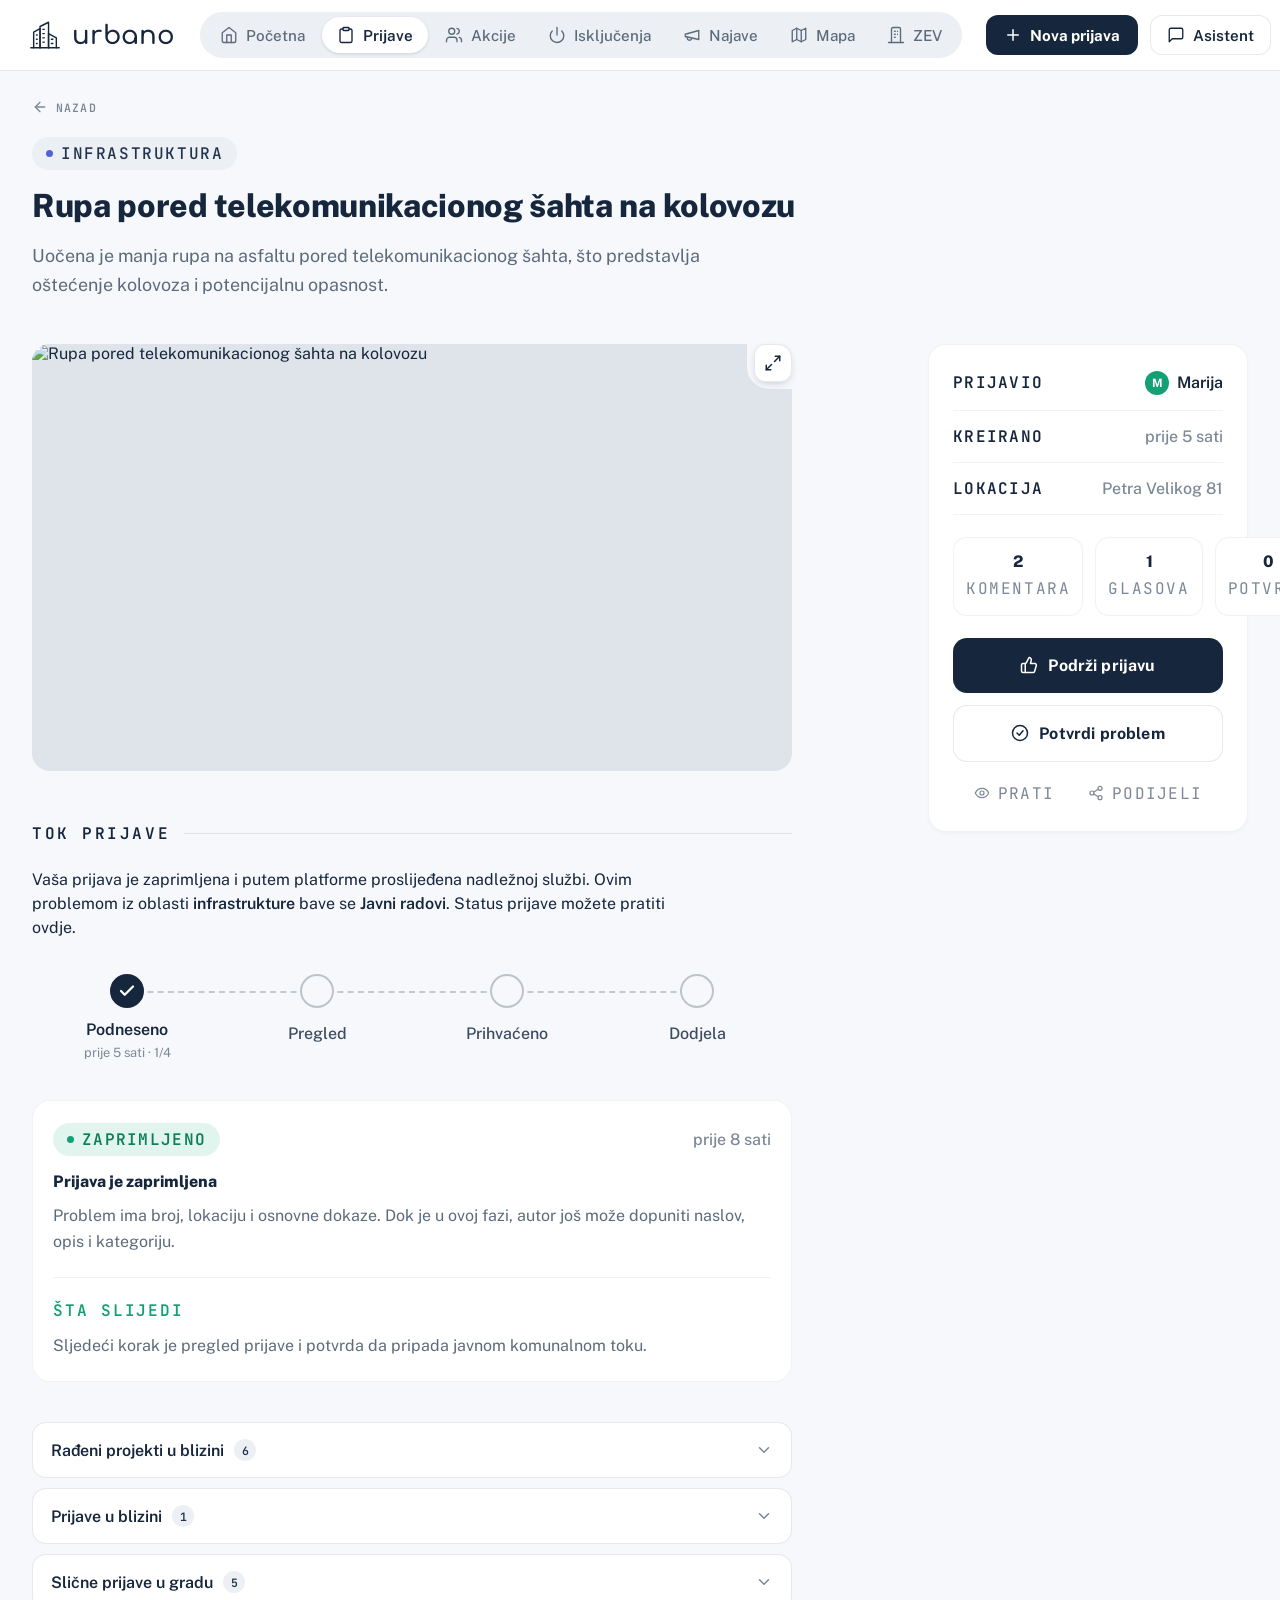
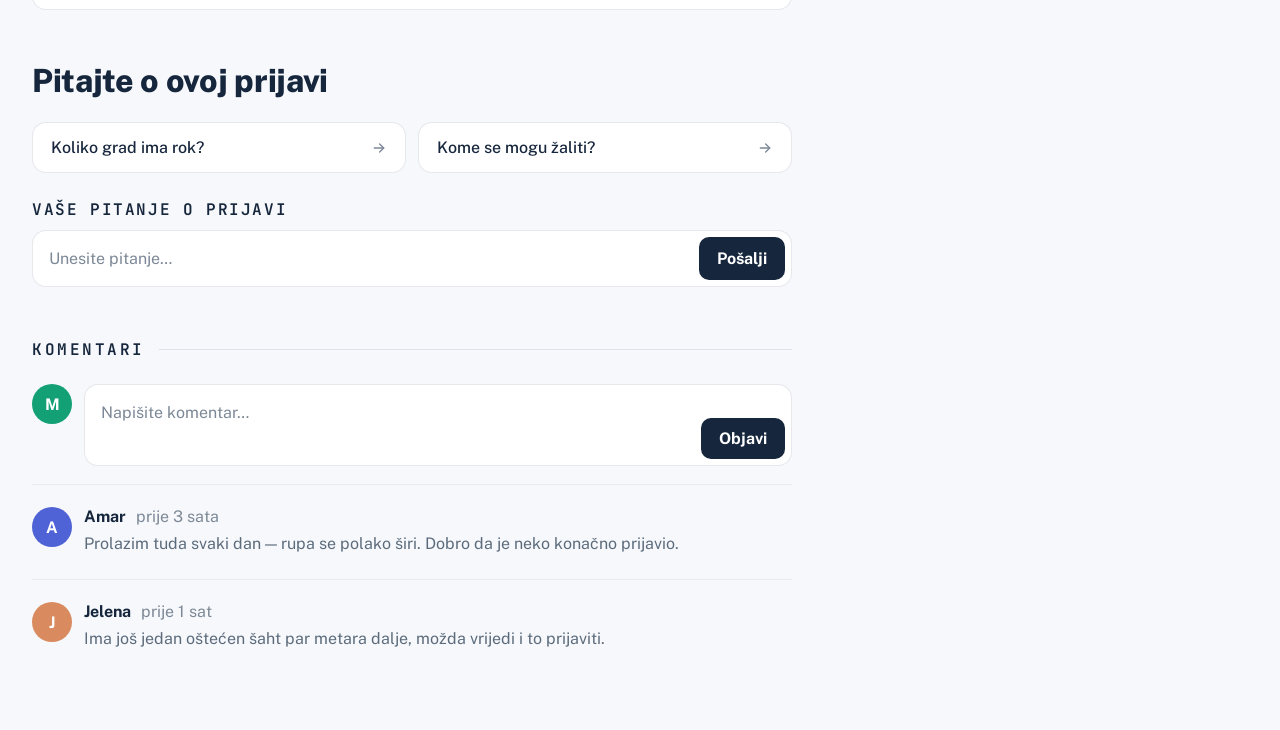
==== commit cbda9480: "Desktop layout: horizontal stepper, image in content, refined sidebar - Report image back in content" ====
--- a/prijava-desktop.html
+++ b/prijava-desktop.html
@@ -83,6 +83,11 @@
   <main class="detail">
     <div class="page">
 
+      <a class="back-link" href="index.html">
+        <svg viewBox="0 0 24 24" fill="none" stroke="currentColor" stroke-width="2" stroke-linecap="round" stroke-linejoin="round"><path d="M19 12H5" /><path d="m12 19-7-7 7-7" /></svg>
+        Nazad
+      </a>
+
       <!-- INTRO (puna širina) -->
       <div class="intro">
         <span class="cat-pill"><span class="dot"></span>Infrastruktura</span>
@@ -112,51 +117,27 @@
             <span class="rule"></span>
           </div>
 
-          <div class="tok">
-            <div class="tok-top">
-              <span class="rail-pill">Status</span>
-              <p class="tok-summary">Vaša prijava je zaprimljena i putem platforme proslijeđena nadležnoj službi. Ovim problemom iz oblasti infrastrukture bave se Javni radovi. Status prijave možete pratiti ovdje.</p>
-            </div>
-
-            <div class="tok-time">
-              <span class="rail-pill">5 sati</span>
-            </div>
-
-            <ul class="steps2">
-              <li class="done">
-                <span class="dot"></span>
-                <span class="box">
-                  <svg viewBox="0 0 24 24" fill="none" stroke="currentColor" stroke-width="3" stroke-linecap="round" stroke-linejoin="round"><path d="M20 6 9 17l-5-5" /></svg>
-                </span>
-                <div class="row1"><span class="nm">Podneseno</span><span class="frac">1/6</span></div>
-                <span class="dur">5 sati</span>
+          <div class="tok-h">
+            <p class="tok-summary">Vaša prijava je zaprimljena i putem platforme proslijeđena nadležnoj službi. Ovim problemom iz oblasti <strong>infrastrukture</strong> bave se <strong>Javni radovi</strong>. Status prijave možete pratiti ovdje.</p>
+            <ol class="steps-h">
+              <li class="step done">
+                <div class="node"><svg viewBox="0 0 24 24" fill="none" stroke="currentColor" stroke-width="3" stroke-linecap="round" stroke-linejoin="round"><path d="M20 6 9 17l-5-5" /></svg></div>
+                <div class="step-label">Podneseno</div>
+                <div class="step-meta">prije 5 sati · 1/4</div>
               </li>
-              <li>
-                <span class="dot"></span>
-                <span class="box"></span>
-                <div class="row1"><span class="nm">Pregled</span></div>
+              <li class="step">
+                <div class="node"></div>
+                <div class="step-label">Pregled</div>
               </li>
-              <li>
-                <span class="dot"></span>
-                <span class="box"></span>
-                <div class="row1"><span class="nm">Prihvaćeno</span></div>
+              <li class="step">
+                <div class="node"></div>
+                <div class="step-label">Prihvaćeno</div>
               </li>
-              <li>
-                <span class="dot"></span>
-                <span class="box"></span>
-                <div class="row1"><span class="nm">Dodjela</span></div>
+              <li class="step">
+                <div class="node"></div>
+                <div class="step-label">Dodjela</div>
               </li>
-              <li>
-                <span class="dot"></span>
-                <span class="box"></span>
-                <div class="row1"><span class="nm">U toku</span></div>
-              </li>
-              <li>
-                <span class="dot"></span>
-                <span class="box"></span>
-                <div class="row1"><span class="nm">Riješeno</span></div>
-              </li>
-            </ul>
+            </ol>
           </div>
 
           <!-- Status detalj -->
@@ -172,6 +153,71 @@
               <p>Sljedeći korak je pregled prijave i potvrda da pripada javnom komunalnom toku.</p>
             </div>
           </div>
+
+          <!-- U blizini (accordion) -->
+          <section class="nearby">
+            <details class="acc">
+              <summary class="acc-head">
+                <span class="acc-title">Rađeni projekti u blizini<span class="acc-count">6</span></span>
+                <svg class="acc-chevron" viewBox="0 0 24 24" fill="none" stroke="currentColor" stroke-width="2" stroke-linecap="round" stroke-linejoin="round"><path d="m6 9 6 6 6-6" /></svg>
+              </summary>
+              <div class="acc-panel">
+                <ul class="near-list">
+                  <li class="near-item">
+                    <a class="near-title" href="#">Stanovnici Česme upozoravaju: Novi most bez rasvjete i trotoara predstavlja rizik za pješake</a>
+                    <div class="near-sub"><span class="info">17.04.2026. · 274 m od lokacije</span><span class="near-tag">Nedavno</span></div>
+                  </li>
+                  <li class="near-item">
+                    <a class="near-title" href="#">Pušten u funkciju: Grad dao nemjerljiv doprinos u izgradnji mosta u Česmi</a>
+                    <div class="near-sub"><span class="info">09.04.2026. · 274 m od lokacije</span><span class="near-tag">Nedavno</span></div>
+                  </li>
+                  <li class="near-item">
+                    <a class="near-title" href="#">Rokovi probijeni, obećanja se ponavljaju: Most u Česmi i dalje nije otvoren</a>
+                    <div class="near-sub"><span class="info">03.04.2026. · 274 m od lokacije</span><span class="near-tag">Nedavno</span></div>
+                  </li>
+                </ul>
+              </div>
+            </details>
+
+            <details class="acc">
+              <summary class="acc-head">
+                <span class="acc-title">Prijave u blizini<span class="acc-count">1</span></span>
+                <svg class="acc-chevron" viewBox="0 0 24 24" fill="none" stroke="currentColor" stroke-width="2" stroke-linecap="round" stroke-linejoin="round"><path d="m6 9 6 6 6-6" /></svg>
+              </summary>
+              <div class="acc-panel">
+                <p class="near-note">1 prijava u krugu od 1000 m</p>
+                <ul class="near-list">
+                  <li class="near-item">
+                    <a class="near-title" href="#">Smeće u naselju Česma</a>
+                    <div class="near-sub"><span class="info">Čistoća · Lava Nikolajeviča Tolstoja · 385 m</span><span class="near-status">Zaprimljena</span></div>
+                  </li>
+                </ul>
+              </div>
+            </details>
+
+            <details class="acc">
+              <summary class="acc-head">
+                <span class="acc-title">Slične prijave u gradu<span class="acc-count">5</span></span>
+                <svg class="acc-chevron" viewBox="0 0 24 24" fill="none" stroke="currentColor" stroke-width="2" stroke-linecap="round" stroke-linejoin="round"><path d="m6 9 6 6 6-6" /></svg>
+              </summary>
+              <div class="acc-panel">
+                <ul class="near-list">
+                  <li class="near-item">
+                    <a class="near-title" href="#">Rupa na asfaltnom kolovozu</a>
+                    <div class="near-sub"><span class="info">Tihomira-Tihe Damjanovića 18 · 01.07.2026.</span><span class="near-status">Zaprimljena</span></div>
+                  </li>
+                  <li class="near-item">
+                    <a class="near-title" href="#">Velika rupa na asfaltnom kolovozu sa pukotinama</a>
+                    <div class="near-sub"><span class="info">Tihomira-Tihe Damjanovića · 01.07.2026.</span><span class="near-status">Zaprimljena</span></div>
+                  </li>
+                  <li class="near-item">
+                    <a class="near-title" href="#">Velika rupa i pukotine na asfaltnom kolovozu</a>
+                    <div class="near-sub"><span class="info">Mirka Kovačevića 27 · 01.07.2026.</span><span class="near-status">Zaprimljena</span></div>
+                  </li>
+                </ul>
+              </div>
+            </details>
+          </section>
 
           <!-- Pitajte -->
           <section class="ask">
@@ -240,16 +286,16 @@
 
             <div class="side-meta">
               <div class="side-meta-row">
+                <span class="meta-label">Prijavio</span>
+                <span class="meta-value reporter"><span class="reporter-avatar">M</span>Marija</span>
+              </div>
+              <div class="side-meta-row">
                 <span class="meta-label">Kreirano</span>
                 <span class="meta-value">prije 5 sati</span>
               </div>
               <div class="side-meta-row">
                 <span class="meta-label">Lokacija</span>
                 <span class="meta-value">Petra Velikog 81</span>
-              </div>
-              <div class="side-meta-row">
-                <span class="meta-label">Prijavio</span>
-                <span class="meta-value">Marija</span>
               </div>
             </div>
 
--- a/assets/prijava-desktop.css
+++ b/assets/prijava-desktop.css
@@ -537,10 +537,11 @@
 }
 .ask-suggest {
   display: flex;
-  flex-direction: column;
-  gap: 10px;
+  flex-direction: row;      /* dva pitanja jedan pored drugog */
+  gap: 12px;
   margin-bottom: 26px;
 }
+.ask-suggest .q-chip { flex: 1; min-width: 0; }
 .q-chip {
   display: flex;
   align-items: center;
@@ -864,10 +865,26 @@
 
 /* Stranica */
 .page {
-  max-width: 1180px;
+  max-width: 1360px;
   margin: 0 auto;
-  padding: 44px 40px 0;
-}
+  padding: 28px 32px 0;
+}
+.back-link {
+  display: inline-flex;
+  align-items: center;
+  gap: 8px;
+  margin-bottom: 22px;
+  font-family: var(--mono);
+  font-size: 0.72rem;
+  font-weight: 600;
+  letter-spacing: 0.1em;
+  text-transform: uppercase;
+  color: var(--ink-2);
+  text-decoration: none;
+  transition: color 0.18s ease;
+}
+.back-link:hover { color: var(--nav); }
+.back-link svg { width: 16px; height: 16px; }
 
 /* Intro (puna širina, iznad kolona) */
 .intro { max-width: 840px; margin-bottom: 44px; }
@@ -884,8 +901,9 @@
 /* Dvije kolone */
 .cols {
   display: grid;
-  grid-template-columns: minmax(0, 1fr) 360px;
-  gap: 56px;
+  grid-template-columns: minmax(0, 760px) 320px;   /* uža glavna + manji sidebar */
+  justify-content: space-between;                  /* sidebar gurnut desno (do zvona) */
+  gap: 64px;
   align-items: start;
 }
 .col-main { min-width: 0; }
@@ -895,8 +913,8 @@
 .side-card > * { margin-left: 0; margin-right: 0; }
 
 /* Hero */
-.col-main .hero { margin: 0 0 8px; }
-.col-main .hero img { aspect-ratio: 16 / 10; }
+.col-main .hero { margin: 0 0 12px; }
+.col-main .hero img { aspect-ratio: 16 / 9; }   /* šira, niža */
 
 /* Razmaci sekcija u glavnoj koloni */
 .col-main .sec-head { margin: 52px 0 24px; }
@@ -946,3 +964,206 @@
 .side-card .action { margin-top: 0; width: 100%; }
 .side-card .action.secondary { margin-top: 12px; }
 .side-card .subactions { margin: 20px 0 0; gap: 22px; }
+
+/* ---------- FULL-BLEED HERO + NAZAD (desktop) ---------- */
+.hero-full {
+  margin: 0;
+  width: 100%;
+  height: 440px;
+  border-radius: 0;
+}
+.hero-full img {
+  width: 100%;
+  height: 100%;
+  aspect-ratio: auto;
+  border-radius: 0;
+  object-fit: cover;
+}
+.hero-full .zoom-pocket {
+  top: 0;
+  right: 0;
+  background: transparent;
+  padding: 18px;
+  border-radius: 0;
+}
+.back-btn {
+  position: absolute;
+  top: 20px;
+  left: 28px;
+  display: inline-flex;
+  align-items: center;
+  gap: 8px;
+  padding: 9px 16px;
+  border: none;
+  border-radius: 999px;
+  background: rgba(16, 24, 40, 0.5);
+  color: #fff;
+  font-family: var(--mono);
+  font-size: 0.72rem;
+  font-weight: 600;
+  letter-spacing: 0.1em;
+  text-transform: uppercase;
+  cursor: pointer;
+  backdrop-filter: blur(6px);
+  -webkit-backdrop-filter: blur(6px);
+  transition: background 0.18s ease;
+}
+.back-btn:hover { background: rgba(16, 24, 40, 0.72); }
+.back-btn svg { width: 16px; height: 16px; }
+
+/* ---------- PRIJAVIO avatar (sidebar) ---------- */
+.meta-value.reporter {
+  display: inline-flex;
+  align-items: center;
+  gap: 8px;
+  color: var(--nav);
+  font-weight: 600;
+}
+.reporter-avatar {
+  display: inline-flex;
+  align-items: center;
+  justify-content: center;
+  width: 24px;
+  height: 24px;
+  border-radius: 50%;
+  background: var(--green);
+  color: #fff;
+  font-size: 0.72rem;
+  font-weight: 700;
+  flex: none;
+}
+
+/* ---------- BOLD u sažetku toka ---------- */
+.tok-summary strong { font-weight: 600; }
+
+/* ---------- U BLIZINI / SLIČNE (accordion) ---------- */
+.nearby {
+  margin-top: 40px;
+  display: flex;
+  flex-direction: column;
+  gap: 10px;
+}
+.acc {
+  border: 1px solid var(--line);
+  border-radius: 14px;
+  background: var(--card);
+  overflow: hidden;
+}
+.acc-head {
+  list-style: none;
+  cursor: pointer;
+  display: flex;
+  align-items: center;
+  justify-content: space-between;
+  gap: 12px;
+  padding: 16px 18px;
+  font-family: var(--sans);
+  font-size: var(--fs-text);
+  font-weight: 600;
+  color: var(--nav);
+  transition: background 0.18s ease;
+}
+.acc-head::-webkit-details-marker { display: none; }
+.acc-head:hover { background: #f4f7fb; }
+.acc-title { display: inline-flex; align-items: center; gap: 10px; }
+.acc-count {
+  display: inline-flex;
+  align-items: center;
+  justify-content: center;
+  min-width: 22px;
+  height: 22px;
+  padding: 0 7px;
+  border-radius: 999px;
+  background: var(--pill);
+  color: var(--nav-soft);
+  font-family: var(--mono);
+  font-size: 0.72rem;
+  font-weight: 600;
+}
+.acc-chevron {
+  width: 18px;
+  height: 18px;
+  color: var(--ink-2);
+  flex: none;
+  transition: transform 0.25s ease;
+}
+.acc[open] .acc-chevron { transform: rotate(180deg); }
+.acc[open] .acc-head { border-bottom: 1px solid var(--line-2); }
+
+.acc-panel { padding: 4px 18px 8px; }
+.near-note { margin: 12px 0 2px; font-size: 0.85rem; color: var(--ink-2); }
+.near-list { list-style: none; margin: 0; padding: 0; }
+.near-item { padding: 14px 0; border-top: 1px solid var(--line-2); }
+.near-item:first-child { border-top: none; }
+.near-title {
+  display: block;
+  font-size: var(--fs-text);
+  font-weight: 600;
+  line-height: 1.4;
+  color: var(--nav);
+  text-decoration: none;
+}
+.near-title:hover { text-decoration: underline; }
+.near-sub {
+  display: flex;
+  align-items: center;
+  justify-content: space-between;
+  gap: 10px;
+  margin-top: 7px;
+}
+.near-sub .info { font-size: 0.85rem; color: var(--ink-2); line-height: 1.35; }
+.near-status,
+.near-tag {
+  flex: none;
+  font-family: var(--mono);
+  font-size: 0.66rem;
+  font-weight: 600;
+  letter-spacing: 0.06em;
+  text-transform: uppercase;
+  padding: 4px 9px;
+  border-radius: 999px;
+  white-space: nowrap;
+}
+.near-status { color: #0d7d5a; background: rgba(18, 160, 116, 0.12); }
+.near-tag { color: var(--ink-2); background: var(--pill); }
+
+/* ---------- HORIZONTALNI TOK PRIJAVE (desktop stepper) ---------- */
+.tok-h { margin-top: 4px; }
+.tok-h .tok-summary { margin: 0 0 34px; max-width: 640px; }
+.steps-h {
+  list-style: none;
+  margin: 0;
+  padding: 0;
+  display: grid;
+  grid-template-columns: repeat(4, 1fr);
+}
+.step { position: relative; text-align: center; }
+.step::before {                       /* linija koja povezuje čvorove */
+  content: "";
+  position: absolute;
+  top: 17px;
+  left: -50%;
+  width: 100%;
+  border-top: 2px dashed rgba(20, 37, 59, 0.22);
+  z-index: 1;
+}
+.step:first-child::before { display: none; }
+.step.done::before { border-top-style: solid; border-top-color: var(--nav); }
+.node {
+  position: relative;
+  z-index: 2;
+  display: inline-flex;
+  align-items: center;
+  justify-content: center;
+  width: 34px;
+  height: 34px;
+  border-radius: 50%;
+  border: 2px solid rgba(20, 37, 59, 0.25);
+  background: var(--paper);
+  color: #fff;
+}
+.step.done .node { background: var(--nav); border-color: var(--nav); }
+.node svg { width: 18px; height: 18px; }
+.step-label { margin-top: 12px; font-size: var(--fs-text); font-weight: 600; color: var(--nav); }
+.step:not(.done) .step-label { color: #3c4b5f; font-weight: 500; }
+.step-meta { margin-top: 6px; font-size: 0.8rem; color: var(--ink-2); }
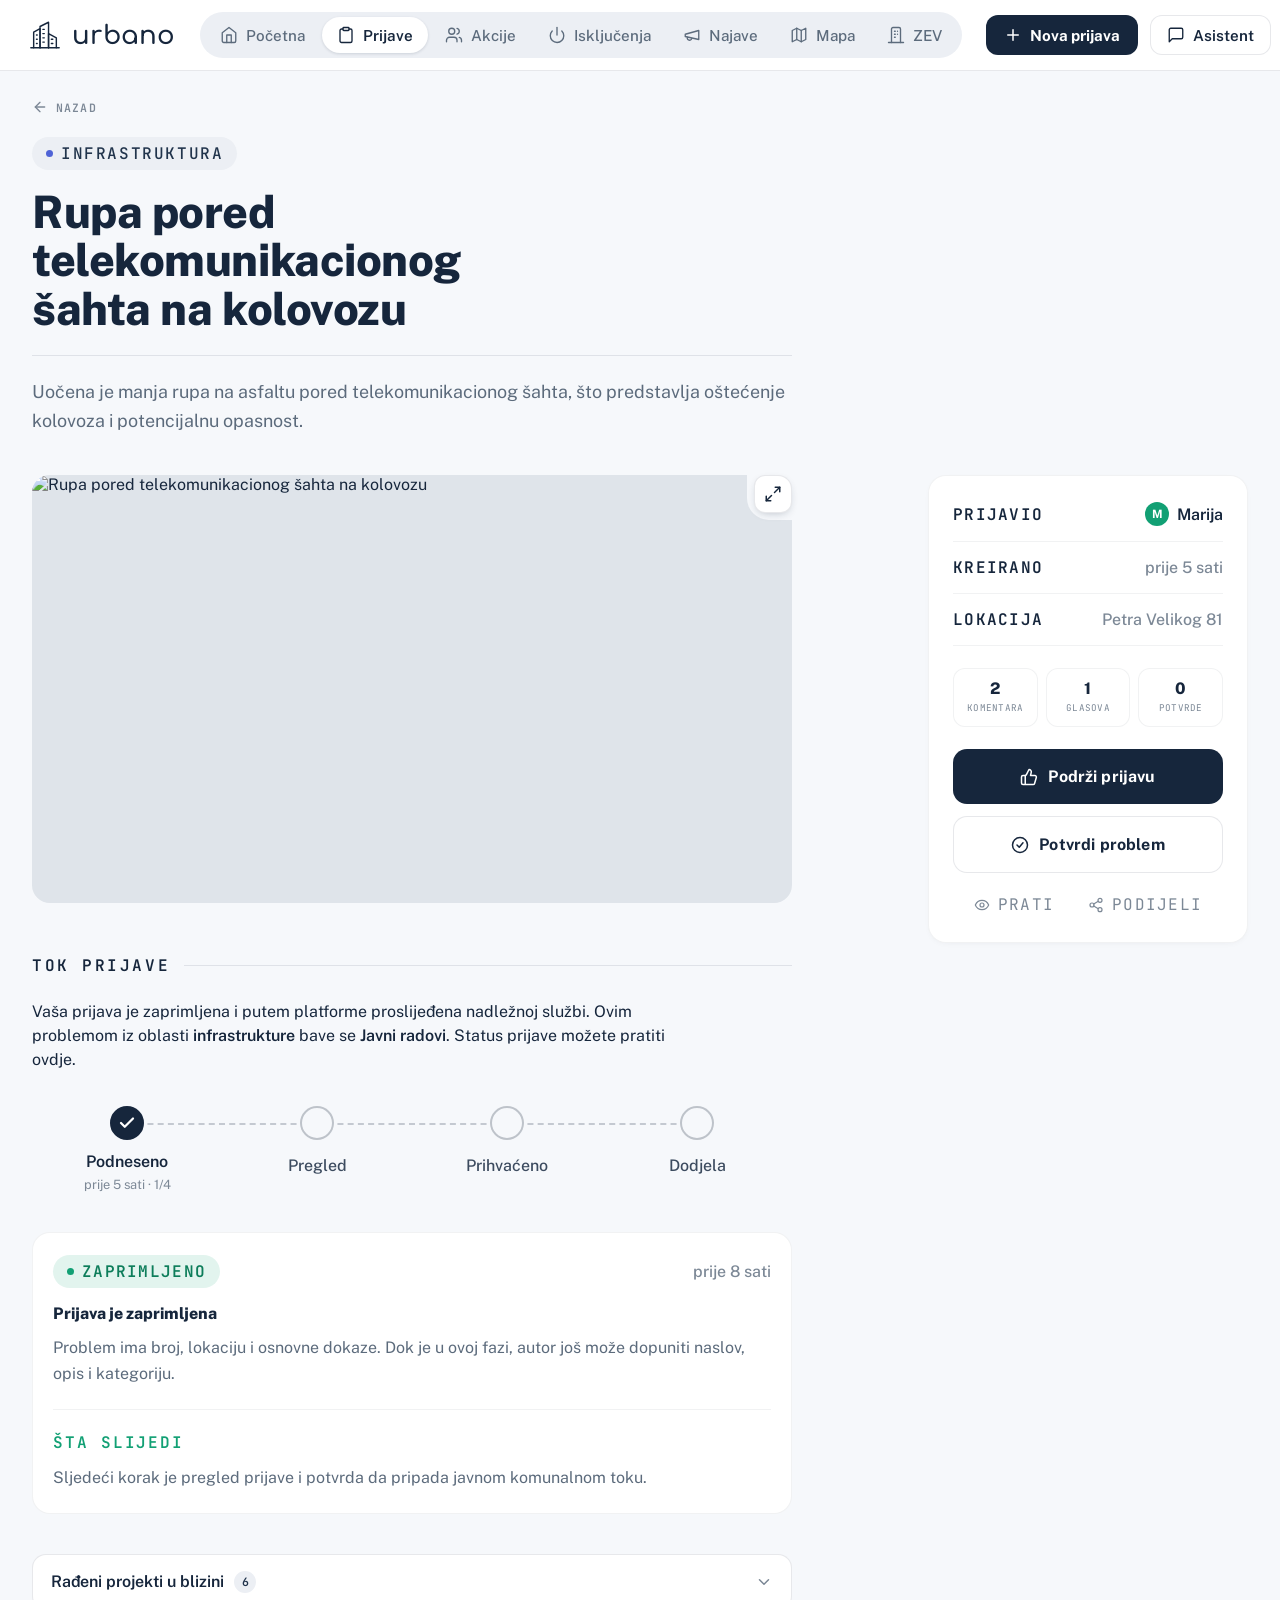
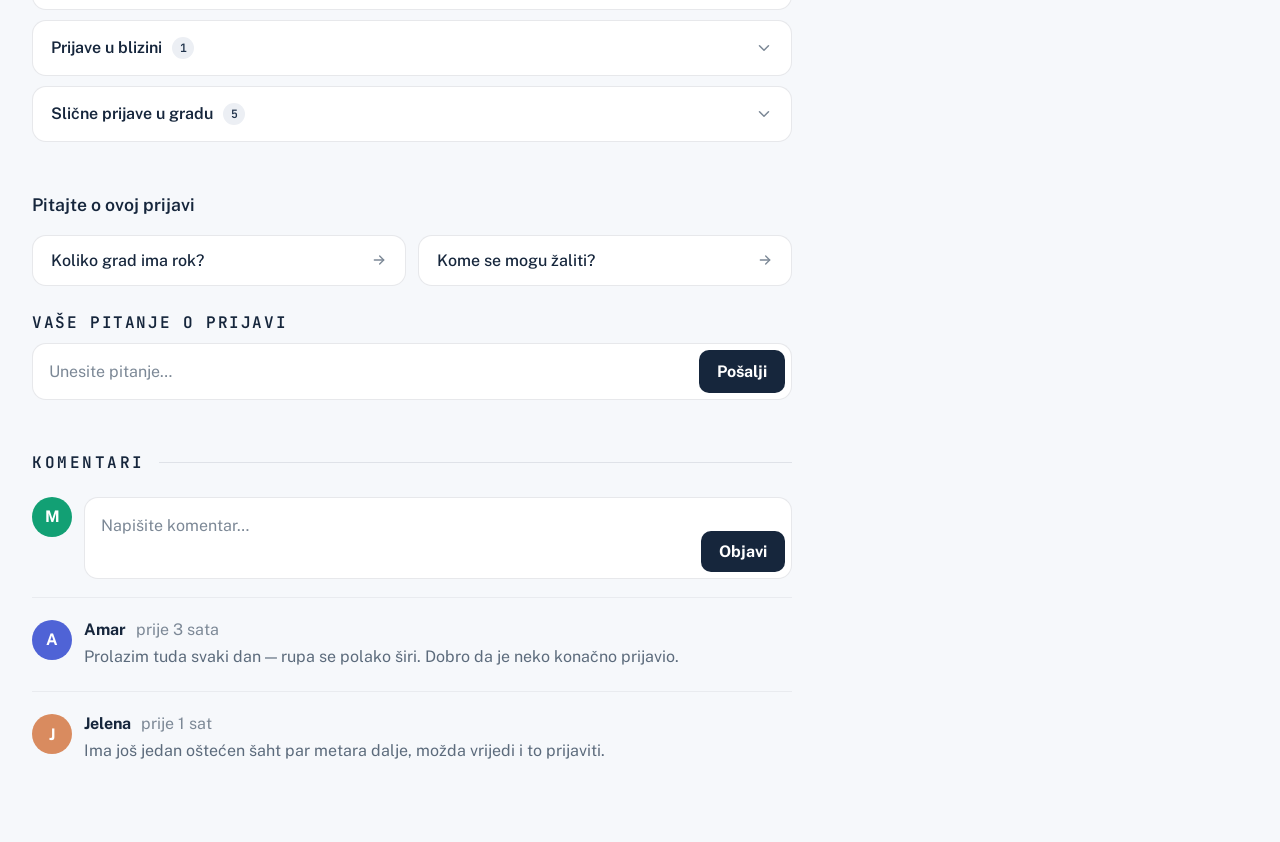
==== commit 91fb36b1: "Desktop: bold 3-line heading with rule, subtler questions, compact sidebar stats - Large report titl" ====
--- a/prijava-desktop.html
+++ b/prijava-desktop.html
@@ -92,6 +92,7 @@
       <div class="intro">
         <span class="cat-pill"><span class="dot"></span>Infrastruktura</span>
         <h1 class="detail-title">Rupa pored telekomunikacionog šahta na kolovozu</h1>
+        <hr class="intro-rule" />
         <p class="detail-lead">Uočena je manja rupa na asfaltu pored telekomunikacionog šahta, što predstavlja oštećenje kolovoza i potencijalnu opasnost.</p>
       </div>
 
--- a/assets/prijava-desktop.css
+++ b/assets/prijava-desktop.css
@@ -528,11 +528,11 @@
 /* ---------- PITAJTE O OVOJ PRIJAVI ---------- */
 .ask { margin-top: 48px; }
 .ask-title {
-  margin: 0 0 22px;
-  font-size: var(--fs-title);   /* veličina prvog naslova */
-  line-height: 1.2;
-  font-weight: 800;
-  letter-spacing: -0.01em;
+  margin: 0 0 18px;
+  font-size: 1.1rem;            /* manje upečatljivo */
+  line-height: 1.3;
+  font-weight: 600;
+  letter-spacing: 0;
   color: var(--nav);
 }
 .ask-suggest {
@@ -886,16 +886,29 @@
 .back-link:hover { color: var(--nav); }
 .back-link svg { width: 16px; height: 16px; }
 
-/* Intro (puna širina, iznad kolona) */
-.intro { max-width: 840px; margin-bottom: 44px; }
+/* Intro (iznad kolona) — do širine slike */
+.intro { max-width: 760px; margin-bottom: 40px; }
 .intro .cat-pill { margin: 0 0 18px; }
-.detail-title { margin: 0 0 18px; font-size: var(--fs-title); line-height: 1.14; }
+.detail-title {
+  margin: 0 0 22px;
+  max-width: 600px;          /* prelama se u 3 reda */
+  font-size: 2.8rem;         /* veći naslov */
+  line-height: 1.08;
+  font-weight: 800;
+}
+.intro-rule {
+  width: 100%;
+  height: 0;
+  margin: 0 0 22px;
+  border: none;
+  border-top: 1px solid var(--line);
+}
 .detail-lead {
   margin: 0;
-  max-width: 720px;
-  font-size: 1.12rem;
+  max-width: 760px;          /* do kraja širine slike */
+  font-size: 1.12rem;        /* ista veličina fonta */
   line-height: 1.6;
-  -webkit-line-clamp: unset;   /* bez skraćivanja na desktopu */
+  -webkit-line-clamp: unset;
 }
 
 /* Dvije kolone */
@@ -957,8 +970,19 @@
   text-align: right;
 }
 
-/* Statistika u sidebaru */
-.side-card .stats { margin: 22px 0; }
+/* Statistika u sidebaru — kompaktno, bez prelijevanja */
+.side-card .stats {
+  grid-template-columns: repeat(3, minmax(0, 1fr));
+  gap: 8px;
+  margin: 22px 0;
+}
+.side-card .stat { padding: 12px 4px; border-radius: 12px; }
+.side-card .stat b { font-size: 1rem; }
+.side-card .stat span {
+  margin-top: 5px;
+  font-size: 0.58rem;
+  letter-spacing: 0.03em;
+}
 
 /* Akcije u sidebaru */
 .side-card .action { margin-top: 0; width: 100%; }
